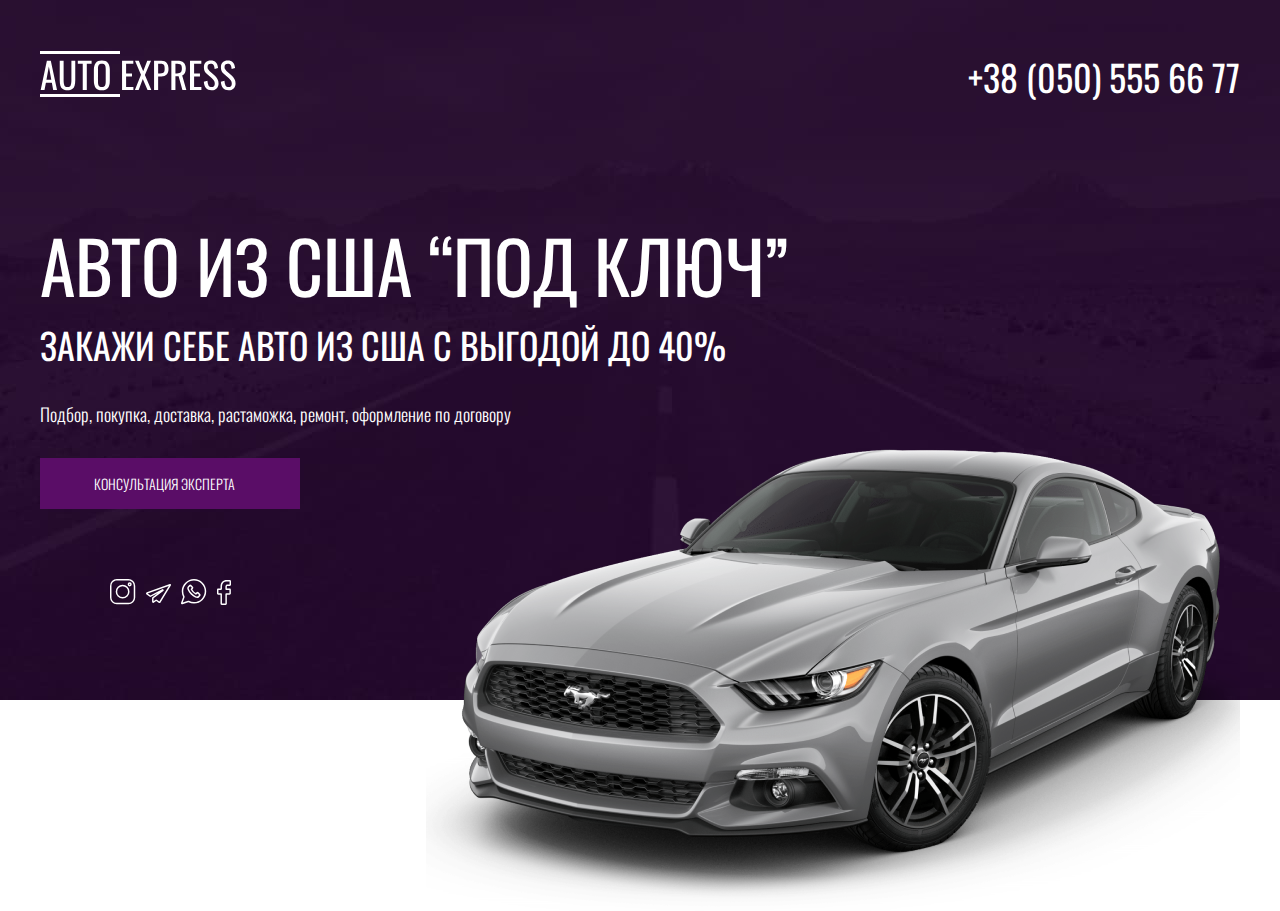
==== autoUSA/index.html @ e396fdfd "create new project" ====
<!DOCTYPE html>
<html lang="ru">
  <head>
    <meta charset="UTF-8" />
    <meta http-equiv="X-UA-Compatible" content="IE=edge" />
    <meta name="viewport" content="width=device-width, initial-scale=1.0" />
    <title>Auto USA</title>
    <link rel="stylesheet" href="css/style.min.css" />
    <link rel="preconnect" href="https://fonts.googleapis.com" />
    <link rel="preconnect" href="https://fonts.gstatic.com" crossorigin />
    <link rel="preconnect" href="https://fonts.googleapis.com" />
    <link rel="preconnect" href="https://fonts.gstatic.com" crossorigin />
    <link
      href="https://fonts.googleapis.com/css2?family=Oswald:wght@300;400&display=swap"
      rel="stylesheet"
    />
  </head>
  <body>
    <header class="header">
      <div class="container">
        <div class="header__inner">
          <div class="header__top">
            <a class="logo" href="#">
              <img class="logo__img" src="images/logo.svg" alt="logo" />
            </a>
            <a class="phone" href="tel:+380505556677">+38 (050) 555 66 77</a>
          </div>
          <div class="header__content">
            <h1 class="header__title">авто из сша “под ключ”</h1>
            <h2 class="header__subtitle">
              ЗАКАЖИ СЕБЕ АВТО ИЗ США С ВЫГОДОЙ ДО 40%
            </h2>
            <p class="header__text">
              Подбор, покупка, доставка, растаможка, ремонт, оформление по
              договору
            </p>
            <a class="button" href="#">КОНСУЛЬТАЦИЯ ЭКСПЕРТА</a>
            <div class="header__social">
              <a class="header__social-link" href="#"
                ><img
                  class="header__social-img"
                  src="images/icon/instagram.svg"
                  alt=""
              /></a>
              <a class="header__social-link" href="#"
                ><img
                  class="header__social-img"
                  src="images/icon/telegram.svg"
                  alt=""
              /></a>
              <a class="header__social-link" href="#"
                ><img
                  class="header__social-img"
                  src="images/icon/whatsapp.svg"
                  alt=""
              /></a>
              <a class="header__social-link" href="#"
                ><img
                  class="header__social-img"
                  src="images/icon/facebook.svg"
                  alt=""
              /></a>
            </div>
            <img
              class="header__images"
              src="images/auto.png"
              alt="ford mustang"
            />
          </div>
        </div>
      </div>
    </header>

    <script src="js/main.min.js"></script>
  </body>
</html>
---- autoUSA/css/style.min.css ----
html{-webkit-box-sizing:border-box;box-sizing:border-box}*,*::after,*::before{-webkit-box-sizing:inherit;box-sizing:inherit}body{-webkit-box-sizing:inherit;box-sizing:inherit;margin:0;font-family:"Oswald",sans-serif;font-size:18px;line-height:27px;font-weight:300;color:#2c2b2b}a{text-decoration:none;color:inherit;display:inline-block}.container{max-width:1220px;padding:0 10px;margin:0 auto}.header{background-image:url(../images/fon.jpg);background-repeat:no-repeat;background-size:cover;background-position:top center;min-height:700px;color:#fff}.header__top{padding:47px 0 45px;display:-webkit-box;display:-ms-flexbox;display:flex;-webkit-box-pack:justify;-ms-flex-pack:justify;justify-content:space-between;-webkit-box-align:center;-ms-flex-align:center;align-items:center}.header__top .phone{font-weight:400;font-size:36px;line-height:53px;text-transform:uppercase}.header__content{padding-top:60px;display:-webkit-box;display:-ms-flexbox;display:flex;-webkit-box-orient:vertical;-webkit-box-direction:normal;-ms-flex-direction:column;flex-direction:column;position:relative}.header__title{font-weight:400;font-size:72px;line-height:107px;text-transform:uppercase;margin-top:0;margin-bottom:0}.header__subtitle{font-weight:400;font-size:36px;line-height:53px;text-transform:uppercase;margin:0 0 30px}.header__text{margin-top:0;margin-bottom:30px;max-width:800px}.header__social{margin-top:70px;max-width:260px;-webkit-box-align:center;-ms-flex-align:center;align-items:center;display:-webkit-box;display:-ms-flexbox;display:flex;gap:10px;-webkit-box-pack:center;-ms-flex-pack:center;justify-content:center}.header__images{position:absolute;right:0;bottom:-300px}.button{padding:15px 54px 15px;background-color:#5a0d67;font-size:14px;line-height:21px;text-transform:uppercase;max-width:260px}
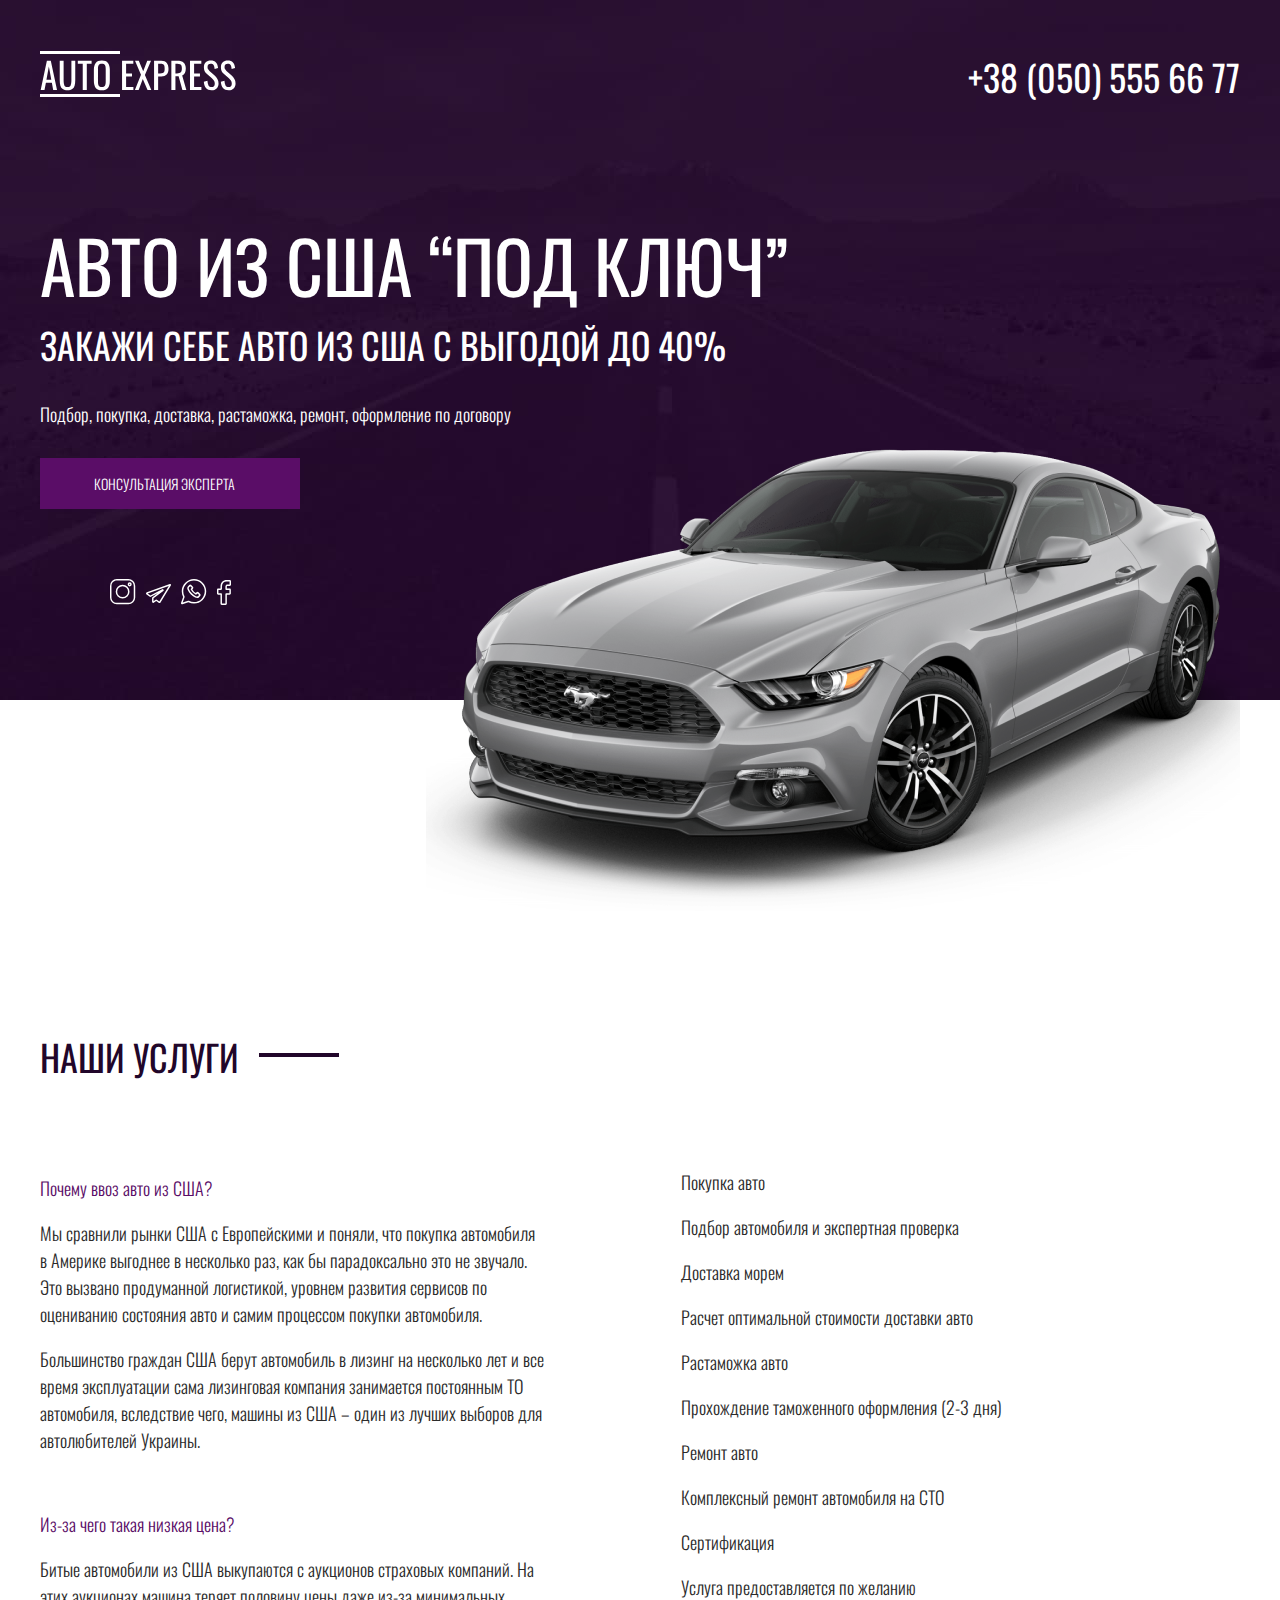
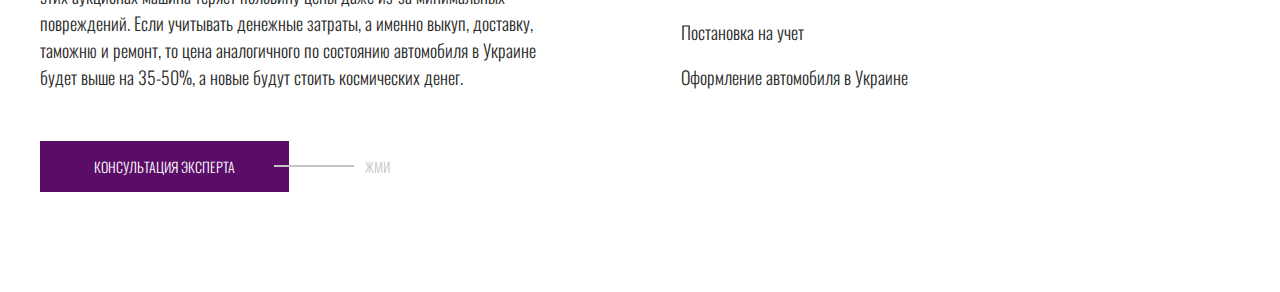
==== commit e360fbd7: "add section services" ====
--- a/autoUSA/index.html
+++ b/autoUSA/index.html
@@ -70,6 +70,85 @@
         </div>
       </div>
     </header>
+    <section class="services">
+      <div class="container">
+        <h2 class="title">НАШИ УСЛУГИ</h2>
+        <div class="services__inner">
+          <div class="services__content">
+            <div class="services__content-box">
+              <h6 class="services__content-title">Почему ввоз авто из США?</h6>
+              <div class="services__content-textbox">
+                <p class="services__content-text">
+                  Мы сравнили рынки США с Европейскими и поняли, что покупка
+                  автомобиля в Америке выгоднее в несколько раз, как бы
+                  парадоксально это не звучало. Это вызвано продуманной
+                  логистикой, уровнем развития сервисов по оцениванию состояния
+                  авто и самим процессом покупки автомобиля.
+                </p>
+                <p class="services__content-text">
+                  Большинство граждан США берут автомобиль в лизинг на несколько
+                  лет и все время эксплуатации сама лизинговая компания
+                  занимается постоянным ТО автомобиля, вследствие чего, машины
+                  из США – один из лучших выборов для автолюбителей Украины.
+                </p>
+              </div>
+            </div>
+            <div class="services__content-box">
+              <h6 class="services__content-title">
+                Из-за чего такая низкая цена?
+              </h6>
+              <div class="services__content-textbox">
+                <p class="services__content-text">
+                  Битые автомобили из США выкупаются с аукционов страховых
+                  компаний. На этих аукционах машина теряет половину цены даже
+                  из-за минимальных повреждений. Если учитывать денежные
+                  затраты, а именно выкуп, доставку, таможню и ремонт, то цена
+                  аналогичного по состоянию автомобиля в Украине будет выше на
+                  35-50%, а новые будут стоить космических денег.
+                </p>
+              </div>
+            </div>
+            <a class="button button--decor" href="#">КОНСУЛЬТАЦИЯ ЭКСПЕРТА</a>
+          </div>
+          <ol class="services__list">
+            <li class="services__item">
+              <p class="services__item-title">Покупка авто</p>
+              <p class="services__item-text">
+                Подбор автомобиля и экспертная проверка
+              </p>
+            </li>
+            <li class="services__item">
+              <p class="services__item-title">Доставка морем</p>
+              <p class="services__item-text">
+                Расчет оптимальной стоимости доставки авто
+              </p>
+            </li>
+            <li class="services__item">
+              <p class="services__item-title">Растаможка авто</p>
+              <p class="services__item-text">
+                Прохождение таможенного оформления (2-3 дня)
+              </p>
+            </li>
+            <li class="services__item">
+              <p class="services__item-title">Ремонт авто</p>
+              <p class="services__item-text">
+                Комплексный ремонт автомобиля на СТО
+              </p>
+            </li>
+            <li class="services__item">
+              <p class="services__item-title">Сертификация</p>
+              <p class="services__item-text">
+                Услуга предоставляется по желанию
+              </p>
+            </li>
+            <li class="services__item">
+              <p class="services__item-title">Постановка на учет</p>
+              <p class="services__item-text">Оформление автомобиля в Украине</p>
+            </li>
+          </ol>
+        </div>
+      </div>
+    </section>
 
     <script src="js/main.min.js"></script>
   </body>
--- a/autoUSA/css/style.min.css
+++ b/autoUSA/css/style.min.css
@@ -1 +1 @@
-html{-webkit-box-sizing:border-box;box-sizing:border-box}*,*::after,*::before{-webkit-box-sizing:inherit;box-sizing:inherit}body{-webkit-box-sizing:inherit;box-sizing:inherit;margin:0;font-family:"Oswald",sans-serif;font-size:18px;line-height:27px;font-weight:300;color:#2c2b2b}a{text-decoration:none;color:inherit;display:inline-block}.container{max-width:1220px;padding:0 10px;margin:0 auto}.header{background-image:url(../images/fon.jpg);background-repeat:no-repeat;background-size:cover;background-position:top center;min-height:700px;color:#fff}.header__top{padding:47px 0 45px;display:-webkit-box;display:-ms-flexbox;display:flex;-webkit-box-pack:justify;-ms-flex-pack:justify;justify-content:space-between;-webkit-box-align:center;-ms-flex-align:center;align-items:center}.header__top .phone{font-weight:400;font-size:36px;line-height:53px;text-transform:uppercase}.header__content{padding-top:60px;display:-webkit-box;display:-ms-flexbox;display:flex;-webkit-box-orient:vertical;-webkit-box-direction:normal;-ms-flex-direction:column;flex-direction:column;position:relative}.header__title{font-weight:400;font-size:72px;line-height:107px;text-transform:uppercase;margin-top:0;margin-bottom:0}.header__subtitle{font-weight:400;font-size:36px;line-height:53px;text-transform:uppercase;margin:0 0 30px}.header__text{margin-top:0;margin-bottom:30px;max-width:800px}.header__social{margin-top:70px;max-width:260px;-webkit-box-align:center;-ms-flex-align:center;align-items:center;display:-webkit-box;display:-ms-flexbox;display:flex;gap:10px;-webkit-box-pack:center;-ms-flex-pack:center;justify-content:center}.header__images{position:absolute;right:0;bottom:-300px}.button{padding:15px 54px 15px;background-color:#5a0d67;font-size:14px;line-height:21px;text-transform:uppercase;max-width:260px}+html{-webkit-box-sizing:border-box;box-sizing:border-box}*,*::after,*::before{-webkit-box-sizing:inherit;box-sizing:inherit}body{-webkit-box-sizing:inherit;box-sizing:inherit;margin:0;font-family:"Oswald",sans-serif;font-size:18px;line-height:27px;font-weight:300;color:#2c2b2b}a{text-decoration:none;color:inherit;display:inline-block}.container{max-width:1220px;padding:0 10px;margin:0 auto}.header{background-image:url(../images/fon.jpg);background-repeat:no-repeat;background-size:cover;background-position:top center;min-height:700px;color:#fff}.header__top{padding:47px 0 45px;display:-webkit-box;display:-ms-flexbox;display:flex;-webkit-box-pack:justify;-ms-flex-pack:justify;justify-content:space-between;-webkit-box-align:center;-ms-flex-align:center;align-items:center}.header__top .phone{font-weight:400;font-size:36px;line-height:53px;text-transform:uppercase}.header__content{padding-top:60px;display:-webkit-box;display:-ms-flexbox;display:flex;-webkit-box-orient:vertical;-webkit-box-direction:normal;-ms-flex-direction:column;flex-direction:column;position:relative}.header__title{font-weight:400;font-size:72px;line-height:107px;text-transform:uppercase;margin-top:0;margin-bottom:0}.header__subtitle{font-weight:400;font-size:36px;line-height:53px;text-transform:uppercase;margin:0 0 30px}.header__text{margin-top:0;margin-bottom:30px;max-width:800px}.header__social{margin-top:70px;max-width:260px;-webkit-box-align:center;-ms-flex-align:center;align-items:center;display:-webkit-box;display:-ms-flexbox;display:flex;gap:10px;-webkit-box-pack:center;-ms-flex-pack:center;justify-content:center}.header__images{position:absolute;right:0;bottom:-300px}.button{padding:15px 54px 15px;background-color:#5a0d67;font-size:14px;line-height:21px;text-transform:uppercase;max-width:260px}.button:hover{background-color:#fff;color:#5a0d67}.button--decor{margin-top:-7px;color:#fff;position:relative}.button--decor::after{position:absolute;content:"ЖМИ";color:#c4c4c4;margin-left:130px;font-size:14px;line-height:21px}.button--decor::before{position:absolute;content:"";width:80px;border:1px solid #c4c4c4;right:-65px;top:24px}.title{color:#21062a;font-weight:400;font-size:36px;line-height:53px;text-transform:uppercase;margin-bottom:50px;position:relative}.title::after{content:"";position:absolute;width:80px;border:2px solid #21062a;top:23px;margin-left:20px}.services{padding-top:300px}.services__inner{display:-webkit-box;display:-ms-flexbox;display:flex;margin-bottom:100px}.services__content{max-width:505px;margin-right:96px}.services__content-title{font-family:"Oswald";color:#5a0d67;font-weight:300;font-size:18px;line-height:27px;margin-bottom:12px}.services__content-textbox{margin-bottom:57px}.services__content-text{margin-bottom:12px}.services__list{list-style:none}